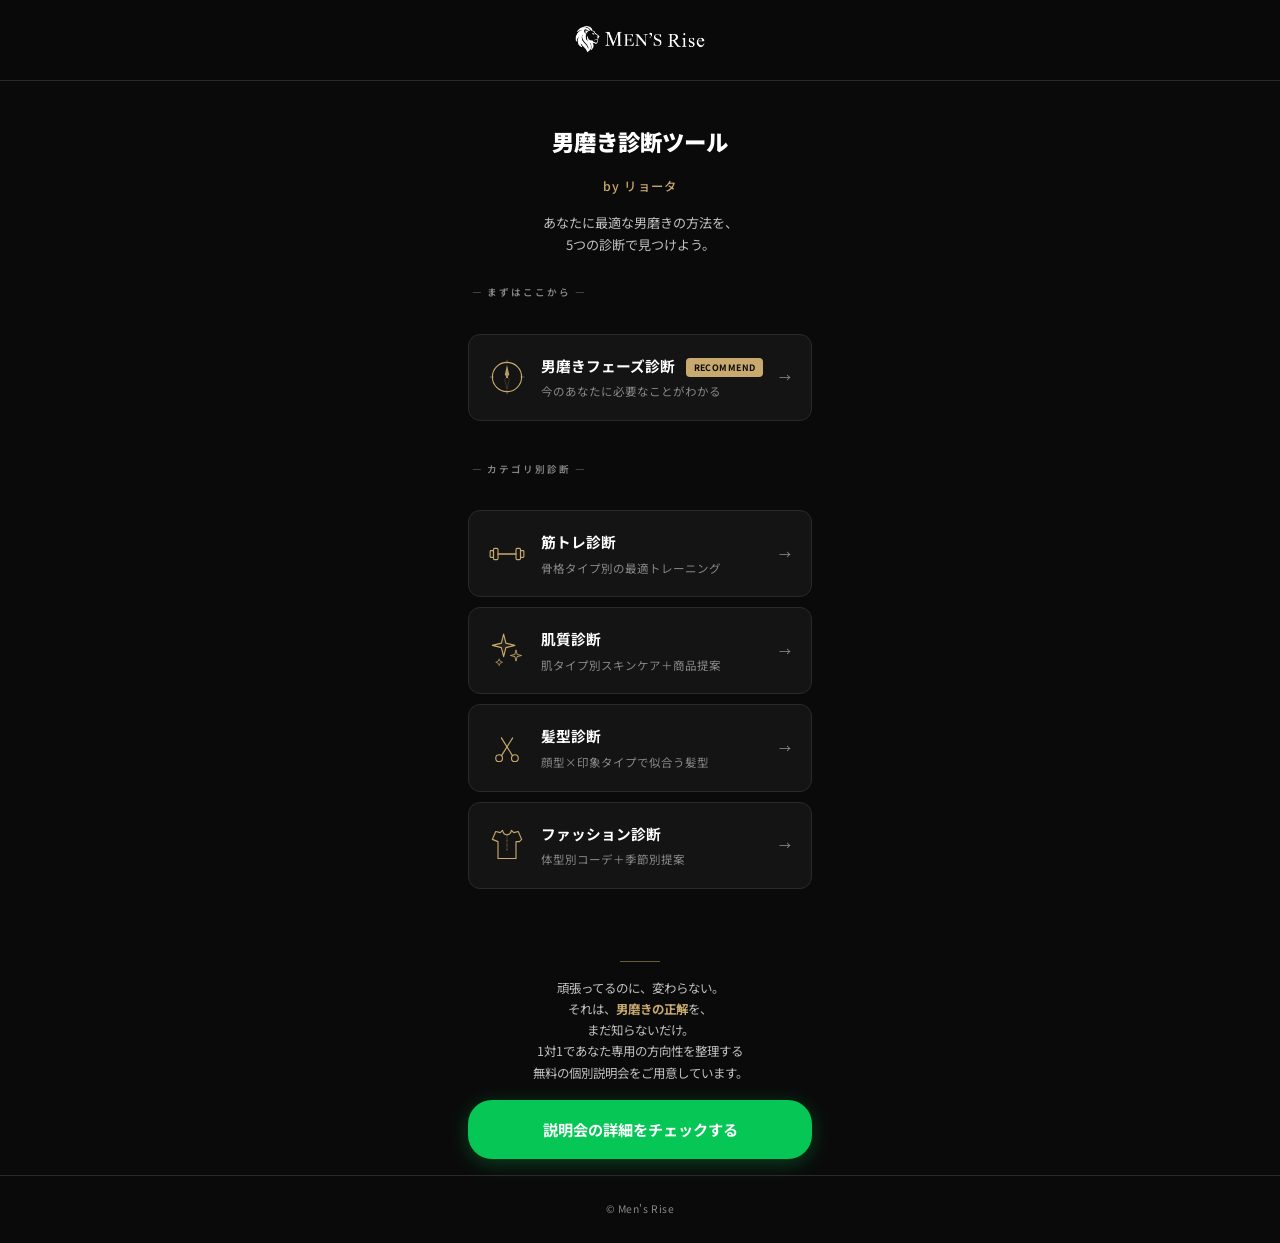
==== index.html @ 48583dc7 "Fix: 診断全体の見出し・ラベルからセリフ体フォントを完全排除（ロゴのみ残す） - .result-card-title, .result-label, .coord-visual-title, ." ====
<!DOCTYPE html>
<html lang="ja">
<head>
  <meta charset="UTF-8">
  <meta name="viewport" content="width=device-width, initial-scale=1.0">
  <title>Men's Rise｜男磨き診断ツール</title>
  <link rel="stylesheet" href="css/style.css">
  <style>
    .top-badge {
      display: inline-block;
      padding: 4px 16px;
      background: transparent;
      border: 1px solid var(--gold);
      color: var(--gold);
      border-radius: 20px;
      font-size: 0.62rem;
      font-weight: 700;
      letter-spacing: 0.15em;
      margin-bottom: 16px;
    }
    .top-stats {
      display: flex;
      justify-content: center;
      gap: 32px;
      margin-top: 24px;
      margin-bottom: 8px;
    }
    .top-stat {
      text-align: center;
    }
    .top-stat-num {
      font-size: 1.3rem;
      font-weight: 900;
      color: var(--white);
    }
    .top-stat-label {
      font-size: 0.6rem;
      color: var(--text-muted);
      margin-top: 2px;
      letter-spacing: 0.05em;
    }
    .section-label {
      font-size: 0.6rem;
      font-weight: 600;
      letter-spacing: 0.2em;
      color: var(--text-muted);
      margin-bottom: 12px;
      padding-left: 4px;
      text-transform: uppercase;
    }
    .top-footer-cta {
      text-align: center;
      padding: 32px 0 16px;
    }
    .top-footer-cta p {
      font-size: 0.78rem;
      color: var(--text-secondary);
      margin-bottom: 16px;
      line-height: 1.7;
    }
    .top-footer-cta p strong {
      color: var(--gold);
    }
    .recommend-badge {
      display: inline-block;
      padding: 2px 8px;
      background: var(--gold);
      color: var(--bg);
      border-radius: 4px;
      font-size: 0.55rem;
      font-weight: 700;
      margin-left: 8px;
      vertical-align: middle;
      letter-spacing: 0.05em;
    }
    .top-line {
      width: 40px;
      height: 1px;
      background: var(--gold);
      margin: 0 auto 16px;
      opacity: 0.5;
    }
  </style>
</head>
<body>
  <script src="js/icons.js"></script>
  <div class="page-wrapper">
    <header class="header">
      <div class="container header-inner">
        <img src="images/logo-white.png" alt="Men's Rise" class="header-logo-img" onerror="this.parentElement.innerHTML='<span class=header-logo>Men\\'s Rise</span>'">
      </div>
    </header>

    <main class="container">
      <div class="top-hero">
        <h1 class="top-title">男磨き診断ツール<br><span style="font-weight:500; font-size:0.55em; letter-spacing:0.1em; color:var(--gold);">by リョータ</span></h1>
        <p class="top-copy">
          あなたに最適な男磨きの方法を、<br>
          5つの診断で見つけよう。
        </p>
      </div>

      <div class="section-label">— まずはここから —</div>

      <div class="diagnosis-grid">
        <a href="shindan5-phase.html" class="diagnosis-card">
          <span class="diagnosis-card-icon icon-svg icon-md" id="icon-phase"></span>
          <div class="diagnosis-card-content">
            <div class="diagnosis-card-title">
              男磨きフェーズ診断
              <span class="recommend-badge">RECOMMEND</span>
            </div>
            <div class="diagnosis-card-desc">今のあなたに必要なことがわかる</div>
          </div>
          <span class="diagnosis-card-arrow">→</span>
        </a>
      </div>

      <div class="section-label">— カテゴリ別診断 —</div>

      <div class="diagnosis-grid">
        <a href="shindan1-kintore.html" class="diagnosis-card">
          <span class="diagnosis-card-icon icon-svg icon-md" id="icon-kintore"></span>
          <div class="diagnosis-card-content">
            <div class="diagnosis-card-title">筋トレ診断</div>
            <div class="diagnosis-card-desc">骨格タイプ別の最適トレーニング</div>
          </div>
          <span class="diagnosis-card-arrow">→</span>
        </a>

        <a href="shindan2-hada.html" class="diagnosis-card">
          <span class="diagnosis-card-icon icon-svg icon-md" id="icon-hada"></span>
          <div class="diagnosis-card-content">
            <div class="diagnosis-card-title">肌質診断</div>
            <div class="diagnosis-card-desc">肌タイプ別スキンケア＋商品提案</div>
          </div>
          <span class="diagnosis-card-arrow">→</span>
        </a>

        <a href="shindan3-kamigata.html" class="diagnosis-card">
          <span class="diagnosis-card-icon icon-svg icon-md" id="icon-kamigata"></span>
          <div class="diagnosis-card-content">
            <div class="diagnosis-card-title">髪型診断</div>
            <div class="diagnosis-card-desc">顔型×印象タイプで似合う髪型</div>
          </div>
          <span class="diagnosis-card-arrow">→</span>
        </a>

        <a href="shindan4-fashion.html" class="diagnosis-card">
          <span class="diagnosis-card-icon icon-svg icon-md" id="icon-fashion"></span>
          <div class="diagnosis-card-content">
            <div class="diagnosis-card-title">ファッション診断</div>
            <div class="diagnosis-card-desc">体型別コーデ＋季節別提案</div>
          </div>
          <span class="diagnosis-card-arrow">→</span>
        </a>
      </div>

      <div class="top-footer-cta">
        <div class="top-line"></div>
        <p>
          頑張ってるのに、変わらない。<br>
          それは、<strong>男磨きの正解</strong>を、<br>
          まだ知らないだけ。<br>
          1対1であなた専用の方向性を整理する<br>
          無料の個別説明会をご用意しています。
        </p>
        <a href="https://info.opt--in.com/page/Qy4wMDG59FK5?ftid=1f1G9vBLtuxj" class="cta-btn" target="_blank" rel="noopener">
          説明会の詳細をチェックする
        </a>
      </div>
    </main>

    <footer class="footer">© Men's Rise</footer>
  </div>
  <script>
    document.getElementById('icon-phase').innerHTML = MR_ICONS.phase;
    document.getElementById('icon-kintore').innerHTML = MR_ICONS.kintore;
    document.getElementById('icon-hada').innerHTML = MR_ICONS.hada;
    document.getElementById('icon-kamigata').innerHTML = MR_ICONS.kamigata;
    document.getElementById('icon-fashion').innerHTML = MR_ICONS.fashion;
  </script>
</body>
</html>
---- css/style.css ----
/* ========================================
   Men's Rise 診断ツール - 共通スタイル
   ブランドコピー：「強く、華やかに。」
   トンマナ：ダーク×スタイリッシュ×洗練
   ======================================== */

@import url('https://fonts.googleapis.com/css2?family=Noto+Sans+JP:wght@300;400;500;600;700;900&family=Cormorant+Garamond:wght@400;500;600;700&display=swap');

:root {
  --white: #ffffff;
  --bg: #0a0a0a;
  --bg-card: #141414;
  --bg-card-hover: #1a1a1a;
  --bg-elevated: #1e1e1e;
  --text: #f5f5f5;
  --text-secondary: #c0c0c0;
  --text-muted: #888888;
  --gold: #c8a96e;
  --gold-light: #dfc28f;
  --gold-dark: #a88c4f;
  --border: #2a2a2a;
  --border-light: #333333;
  --line-green: #06C755;
  --line-green-hover: #05b34c;
  --success: #06C755;
  --shadow-sm: 0 1px 3px rgba(0,0,0,0.3);
  --shadow-md: 0 4px 16px rgba(0,0,0,0.4);
  --shadow-lg: 0 8px 32px rgba(0,0,0,0.5);
  --shadow-gold: 0 4px 20px rgba(200,169,110,0.15);
  --radius-sm: 8px;
  --radius-md: 12px;
  --radius-lg: 16px;
  --radius-xl: 24px;
  --transition: all 0.3s cubic-bezier(0.4, 0, 0.2, 1);
  --font-serif: 'Cormorant Garamond', 'Georgia', serif;
  --font-sans: 'Noto Sans JP', -apple-system, BlinkMacSystemFont, 'Segoe UI', sans-serif;
}

* {
  margin: 0;
  padding: 0;
  box-sizing: border-box;
}

html {
  font-size: 16px;
  -webkit-text-size-adjust: 100%;
}

body {
  font-family: var(--font-sans);
  background: var(--bg);
  color: var(--text);
  line-height: 1.8;
  min-height: 100dvh;
  -webkit-font-smoothing: antialiased;
  /* 日本語の改行を自然に：単語（フレーズ）の途中で切らない */
  word-break: auto-phrase;
  overflow-wrap: break-word;
  line-break: strict;
}

/* auto-phrase 非対応ブラウザ用のフォールバック */
@supports not (word-break: auto-phrase) {
  body { word-break: normal; }
  .question-text,
  .result-card-body,
  .cta-education-body,
  .start-title,
  .start-desc,
  .top-copy,
  .result-type,
  p, li {
    word-break: normal;
    overflow-wrap: break-word;
    line-break: strict;
  }
}

/* ======== レイアウト ======== */
.container {
  max-width: 480px;
  margin: 0 auto;
  padding: 0 20px;
}

.page-wrapper {
  min-height: 100dvh;
  display: flex;
  flex-direction: column;
}

/* ======== ヘッダー ======== */
.header {
  background: rgba(10,10,10,0.95);
  backdrop-filter: blur(12px);
  -webkit-backdrop-filter: blur(12px);
  border-bottom: 1px solid var(--border);
  padding: 12px 0;
  position: sticky;
  top: 0;
  z-index: 100;
}

.header-inner {
  display: flex;
  align-items: center;
  justify-content: center;
  gap: 10px;
}

.header-logo-img {
  height: 140px;
  width: auto;
  object-fit: contain;
  margin: -42px 0;
}

.header-logo {
  font-family: var(--font-serif);
  font-size: 0.95rem;
  font-weight: 600;
  letter-spacing: 0.08em;
  color: var(--white);
}

.header-sub {
  font-size: 0.6rem;
  color: var(--gold);
  letter-spacing: 0.15em;
  font-weight: 500;
}

.header-divider {
  width: 1px;
  height: 14px;
  background: var(--border-light);
}

/* ======== プログレスバー ======== */
.progress-wrapper {
  background: rgba(10,10,10,0.95);
  backdrop-filter: blur(12px);
  padding: 10px 0 14px;
  border-bottom: 1px solid var(--border);
}

.progress-info {
  display: flex;
  justify-content: space-between;
  align-items: center;
  margin-bottom: 8px;
}

.progress-label {
  font-size: 0.7rem;
  font-weight: 500;
  color: var(--text-muted);
  letter-spacing: 0.05em;
}

.progress-count {
  font-size: 0.72rem;
  font-weight: 700;
  color: var(--gold);
  letter-spacing: 0.04em;
}

.progress-bar {
  width: 100%;
  height: 3px;
  background: var(--border);
  border-radius: 2px;
  overflow: hidden;
}

.progress-fill {
  height: 100%;
  background: linear-gradient(90deg, var(--gold-dark), var(--gold-light));
  border-radius: 2px;
  transition: width 0.5s cubic-bezier(0.4, 0, 0.2, 1);
  width: 0%;
}

/* ======== クイズ画面 ======== */
.quiz-section {
  flex: 1;
  display: flex;
  flex-direction: column;
  padding: 36px 0 48px;
}

.question-card {
  opacity: 0;
  transform: translateY(20px);
  animation: fadeInUp 0.5s ease forwards;
}

@keyframes fadeInUp {
  to { opacity: 1; transform: translateY(0); }
}

@keyframes fadeOutUp {
  from { opacity: 1; transform: translateY(0); }
  to { opacity: 0; transform: translateY(-20px); }
}

@keyframes fadeOutDown {
  from { opacity: 1; transform: translateY(0); }
  to { opacity: 0; transform: translateY(20px); }
}

/* ======== 戻るボタン ======== */
.back-btn {
  display: inline-flex;
  align-items: center;
  gap: 4px;
  background: none;
  border: none;
  color: var(--text-muted);
  font-family: inherit;
  font-size: 0.72rem;
  font-weight: 500;
  cursor: pointer;
  padding: 4px 0;
  transition: var(--transition);
  -webkit-tap-highlight-color: transparent;
}

.back-btn:hover {
  color: var(--gold);
}

.back-btn svg {
  flex-shrink: 0;
}

.question-number {
  display: inline-flex;
  align-items: center;
  justify-content: center;
  width: 28px;
  height: 28px;
  background: transparent;
  border: 1.5px solid var(--gold);
  color: var(--gold);
  border-radius: 50%;
  font-size: 0.75rem;
  font-weight: 700;
  margin-bottom: 16px;
}

.question-text {
  font-size: 1.15rem;
  font-weight: 700;
  line-height: 1.6;
  margin-bottom: 8px;
  color: var(--white);
}

.question-hint {
  font-size: 0.78rem;
  color: var(--text-muted);
  margin-bottom: 28px;
  line-height: 1.6;
}

.question-illustration {
  background: var(--bg-card);
  border: 1px solid var(--border);
  border-radius: var(--radius-md);
  padding: 20px 16px;
  margin-bottom: 24px;
  color: var(--gold);
}

.question-illustration svg {
  width: 100%;
  height: auto;
  max-width: 420px;
  display: block;
  margin: 0 auto;
}

/* ======== 選択肢ボタン ======== */
.options-list {
  display: flex;
  flex-direction: column;
  gap: 10px;
}

.option-btn {
  display: flex;
  align-items: center;
  gap: 14px;
  width: 100%;
  padding: 16px 18px;
  background: var(--bg-card);
  border: 1px solid var(--border);
  border-radius: var(--radius-md);
  cursor: pointer;
  transition: var(--transition);
  text-align: left;
  font-family: inherit;
  font-size: 0.88rem;
  font-weight: 500;
  color: var(--text);
  line-height: 1.5;
  -webkit-tap-highlight-color: transparent;
}

/* ホバー効果は最小限に（選択済みに見えないよう控えめに） */
@media (hover: hover) and (pointer: fine) {
  .option-btn:hover {
    background: var(--bg-card-hover);
  }
}

.option-btn:focus,
.option-btn:focus-visible { outline: none; }

.option-btn:active {
  transform: scale(0.98);
}

.option-btn.selected {
  border-color: var(--gold);
  background: var(--gold);
  color: var(--bg);
}

.option-icon {
  display: flex;
  align-items: center;
  justify-content: center;
  width: 24px;
  height: 24px;
  border-radius: 50%;
  border: 1.5px solid var(--border-light);
  flex-shrink: 0;
  transition: var(--transition);
  font-size: 0.7rem;
  font-weight: 700;
  color: var(--text-muted);
}

.option-btn.selected .option-icon {
  border-color: var(--bg);
  background: var(--bg);
  color: var(--gold);
}

/* ホバー時のアイコン色変更は無効化（選択と区別） */

.option-btn.multi .option-icon {
  border-radius: 4px;
}

/* ======== アイコン付き選択肢 ======== */
.icon-choice-list .option-btn {
  padding: 14px 16px;
  min-height: 76px;
}

.option-choice-icon {
  width: 48px;
  height: 48px;
  display: flex;
  align-items: center;
  justify-content: center;
  color: var(--gold);
  flex-shrink: 0;
}

.option-choice-icon svg {
  width: 100%;
  height: 100%;
}

.option-choice-label {
  display: flex;
  flex-direction: column;
  gap: 2px;
  flex: 1;
}

.option-choice-title {
  font-size: 0.92rem;
  font-weight: 700;
  color: var(--white);
}

.option-choice-desc {
  font-size: 0.7rem;
  color: var(--text-muted);
  line-height: 1.5;
}

.option-btn.selected .option-choice-icon { color: var(--bg); }
.option-btn.selected .option-choice-title { color: var(--bg); }
.option-btn.selected .option-choice-desc { color: rgba(10,10,10,0.7); }

/* ======== 画像付き選択肢 ======== */
.image-choice-grid {
  display: grid;
  grid-template-columns: 1fr 1fr;
  gap: 12px;
}

.image-choice-btn {
  background: var(--bg-card);
  border: 1px solid var(--border);
  border-radius: var(--radius-md);
  padding: 0;
  cursor: pointer;
  transition: var(--transition);
  font-family: inherit;
  overflow: hidden;
  text-align: center;
  display: flex;
  flex-direction: column;
  -webkit-tap-highlight-color: transparent;
}

.image-choice-btn:active { transform: scale(0.98); }

@media (hover: hover) {
  .image-choice-btn:hover {
    border-color: var(--gold);
    box-shadow: var(--shadow-gold);
  }
}

.image-choice-btn.selected {
  border-color: var(--gold);
  border-width: 2px;
  box-shadow: var(--shadow-gold);
}

.image-choice-img {
  width: 100%;
  aspect-ratio: 3/4;
  background-size: cover;
  background-position: center top;
  background-color: var(--bg-elevated);
}

.image-choice-label {
  padding: 10px 8px 4px;
  font-size: 0.85rem;
  font-weight: 700;
  color: var(--white);
}

.image-choice-desc {
  padding: 0 8px 12px;
  font-size: 0.68rem;
  color: var(--text-muted);
  line-height: 1.5;
}

/* ======== サブ質問 ======== */
.sub-questions {
  display: flex;
  flex-direction: column;
  gap: 14px;
}

.sub-question {
  background: var(--bg-card);
  border: 1px solid var(--border);
  border-radius: var(--radius-md);
  padding: 16px;
}

.sub-question-label {
  font-size: 0.78rem;
  font-weight: 600;
  color: var(--text-secondary);
  margin-bottom: 10px;
}

.sub-options {
  display: flex;
  gap: 8px;
}

.sub-option-btn {
  flex: 1;
  padding: 10px 8px;
  background: var(--bg-elevated);
  border: 1.5px solid var(--border);
  border-radius: var(--radius-sm);
  cursor: pointer;
  font-family: inherit;
  font-size: 0.78rem;
  font-weight: 500;
  color: var(--text);
  text-align: center;
  transition: var(--transition);
  -webkit-tap-highlight-color: transparent;
}

@media (hover: hover) and (pointer: fine) {
  .sub-option-btn:hover {
    background: var(--bg-card);
  }
}
.sub-option-btn:focus,
.sub-option-btn:focus-visible { outline: none; }

.sub-option-btn.selected {
  border-color: var(--gold);
  background: var(--gold);
  color: var(--bg);
}

/* ======== 結果画面 ======== */
.result-section {
  padding: 36px 0 60px;
  animation: fadeInUp 0.6s ease forwards;
}

.result-header {
  text-align: center;
  margin-bottom: 36px;
  padding-bottom: 24px;
  border-bottom: 1px solid var(--border);
}

.result-label {
  font-size: 0.68rem;
  font-weight: 700;
  letter-spacing: 0.25em;
  color: var(--gold);
  margin-bottom: 10px;
  text-transform: uppercase;
}

.result-type {
  font-size: 1.5rem;
  font-weight: 900;
  color: var(--white);
  margin-bottom: 6px;
  line-height: 1.4;
}

.result-subtitle {
  font-size: 0.82rem;
  color: var(--text-secondary);
}

/* 結果カード */
.result-card {
  background: var(--bg-card);
  border: 1px solid var(--border);
  border-radius: var(--radius-lg);
  padding: 24px 20px;
  margin-bottom: 14px;
}

.result-card-title {
  font-size: 0.72rem;
  font-weight: 700;
  letter-spacing: 0.08em;
  color: var(--gold);
  margin-bottom: 12px;
  padding-bottom: 8px;
  border-bottom: 1px solid var(--border);
}

.result-card-body {
  font-size: 0.88rem;
  line-height: 1.85;
  color: #ececec;
  font-family: var(--font-sans);
}

.result-card-body *,
.result-card-body p,
.result-card-body span,
.result-card-body div,
.result-card-body li,
.result-card-body strong {
  font-family: var(--font-sans) !important;
}

.result-card-body p,
.result-card-body li {
  color: #ececec;
}

.result-card-body strong {
  font-weight: 700;
  color: #ffffff;
}

.result-highlight,
.result-highlight p,
.result-highlight span,
.result-highlight strong,
.result-highlight div {
  color: #ffffff !important;
}

.result-highlight {
  background: var(--bg-elevated);
  border-left: 3px solid var(--gold);
  padding: 14px 16px;
  margin: 12px 0;
  border-radius: 0 var(--radius-sm) var(--radius-sm) 0;
  font-weight: 500;
  font-size: 0.88rem;
  line-height: 1.8;
}

.result-image {
  width: 100%;
  border-radius: var(--radius-md);
  margin: 12px 0;
}

/* ======== コーデビジュアルカード ======== */
.coord-visual {
  background: var(--bg-card);
  border: 1px solid var(--border);
  border-radius: var(--radius-lg);
  padding: 20px;
  margin: 14px 0;
}

.coord-visual-header {
  display: flex;
  align-items: center;
  justify-content: space-between;
  margin-bottom: 16px;
}

.coord-visual-title {
  font-size: 0.74rem;
  font-weight: 700;
  letter-spacing: 0.08em;
  color: var(--gold);
}

.coord-visual-label {
  font-size: 0.6rem;
  color: var(--text-muted);
}

.coord-stack {
  display: flex;
  flex-direction: column;
  gap: 0;
  position: relative;
}

.coord-layer {
  display: flex;
  align-items: center;
  gap: 12px;
  padding: 10px 14px;
  border: 1px solid var(--border);
  margin-bottom: -1px;
  position: relative;
  background: var(--bg-elevated);
  transition: var(--transition);
}

.coord-layer:first-child {
  border-radius: var(--radius-sm) var(--radius-sm) 0 0;
}

.coord-layer:last-child {
  border-radius: 0 0 var(--radius-sm) var(--radius-sm);
  margin-bottom: 0;
}

.coord-layer:only-child {
  border-radius: var(--radius-sm);
}

.coord-layer-tag {
  font-size: 0.55rem;
  font-weight: 700;
  color: var(--text-muted);
  min-width: 48px;
  letter-spacing: 0.05em;
  text-transform: uppercase;
}

.coord-layer-name {
  flex: 1;
  font-size: 0.8rem;
  font-weight: 500;
  color: var(--text);
}

.coord-layer-swatch {
  width: 20px;
  height: 20px;
  border-radius: 4px;
  border: 1px solid var(--border-light);
  flex-shrink: 0;
}

.coord-layer-color-name {
  font-size: 0.65rem;
  color: var(--text-muted);
  min-width: 50px;
  text-align: right;
}

.coord-visual-note {
  margin-top: 12px;
  font-size: 0.68rem;
  color: var(--text-muted);
  text-align: center;
  line-height: 1.5;
}

.coord-visual-silhouette {
  display: flex;
  justify-content: center;
  margin: 16px 0 8px;
  font-size: 0.7rem;
  color: var(--gold);
  letter-spacing: 0.08em;
  font-weight: 700;
}

/* ======== ゲーティング（ブラー） ======== */
.gated-section {
  position: relative;
  margin: 24px 0;
}

.gated-content {
  filter: blur(8px);
  -webkit-filter: blur(8px);
  pointer-events: none;
  user-select: none;
  -webkit-user-select: none;
}

.gated-overlay {
  position: absolute;
  top: 0;
  left: 0;
  right: 0;
  bottom: 0;
  display: flex;
  flex-direction: column;
  align-items: center;
  justify-content: center;
  background: rgba(10,10,10,0.6);
  backdrop-filter: blur(4px);
  border-radius: var(--radius-lg);
  padding: 32px 24px;
  text-align: center;
  z-index: 10;
}

.gated-icon {
  font-size: 1.8rem;
  margin-bottom: 12px;
}

.gated-title {
  font-size: 1rem;
  font-weight: 700;
  margin-bottom: 6px;
  color: var(--white);
}

.gated-desc {
  font-size: 0.78rem;
  color: var(--text-secondary);
  margin-bottom: 20px;
  line-height: 1.6;
}

/* ======== CTA教育メッセージ ======== */
.cta-education {
  background: var(--bg-card);
  border: 1px solid var(--border);
  border-radius: var(--radius-lg);
  padding: 28px 22px;
  margin-bottom: 20px;
  text-align: center;
}

.cta-education-title {
  font-size: 1.05rem;
  font-weight: 700;
  color: var(--white);
  margin-bottom: 16px;
  line-height: 1.5;
}

.cta-education-body {
  font-size: 0.85rem;
  line-height: 1.9;
  color: var(--text-secondary);
}

.cta-education-body strong {
  color: var(--gold);
  font-weight: 700;
}

/* ======== CTAボタン ======== */
.cta-section {
  margin: 36px 0;
  text-align: center;
}

.cta-btn {
  display: inline-flex;
  align-items: center;
  justify-content: center;
  gap: 8px;
  width: 100%;
  padding: 16px 24px;
  background: var(--line-green);
  color: var(--white);
  border: none;
  border-radius: var(--radius-xl);
  font-family: inherit;
  font-size: 0.95rem;
  font-weight: 700;
  cursor: pointer;
  transition: var(--transition);
  text-decoration: none;
  box-shadow: 0 4px 20px rgba(6, 199, 85, 0.3);
  -webkit-tap-highlight-color: transparent;
}

.cta-btn:hover {
  background: var(--line-green-hover);
  transform: translateY(-1px);
  box-shadow: 0 6px 24px rgba(6, 199, 85, 0.4);
}

.cta-btn:active {
  transform: translateY(0);
}

.cta-btn-secondary {
  display: inline-flex;
  align-items: center;
  justify-content: center;
  gap: 8px;
  width: 100%;
  padding: 14px 24px;
  background: transparent;
  color: var(--text-secondary);
  border: 1px solid var(--border);
  border-radius: var(--radius-xl);
  font-family: inherit;
  font-size: 0.85rem;
  font-weight: 600;
  cursor: pointer;
  transition: var(--transition);
  text-decoration: none;
  margin-top: 10px;
}

.cta-btn-secondary:hover {
  border-color: var(--gold);
  color: var(--gold);
  background: rgba(200,169,110,0.05);
}

/* ======== スタート画面 ======== */
.start-section {
  flex: 1;
  display: flex;
  flex-direction: column;
  align-items: center;
  justify-content: center;
  text-align: center;
  padding: 48px 0 60px;
}

.start-icon {
  font-size: 2.5rem;
  margin-bottom: 24px;
  opacity: 0.9;
}

.start-title {
  font-size: 1.4rem;
  font-weight: 900;
  line-height: 1.5;
  margin-bottom: 14px;
  color: var(--white);
}

.start-desc {
  font-size: 0.82rem;
  color: var(--text-secondary);
  margin-bottom: 8px;
  line-height: 1.7;
}

.start-meta {
  font-size: 0.7rem;
  color: var(--text-muted);
  margin-bottom: 36px;
  letter-spacing: 0.05em;
}

.start-btn {
  display: inline-flex;
  align-items: center;
  justify-content: center;
  gap: 8px;
  padding: 16px 52px;
  background: var(--gold);
  color: var(--bg);
  border: none;
  border-radius: var(--radius-xl);
  font-family: inherit;
  font-size: 0.95rem;
  font-weight: 700;
  cursor: pointer;
  transition: var(--transition);
  -webkit-tap-highlight-color: transparent;
  box-shadow: var(--shadow-gold);
}

.start-btn:hover {
  background: var(--gold-light);
  transform: translateY(-1px);
  box-shadow: 0 6px 24px rgba(200,169,110,0.3);
}

.start-btn:active {
  transform: translateY(0);
}

/* ======== トップページ ======== */
.top-hero {
  text-align: center;
  padding: 40px 0 28px;
}

.top-logo-img {
  height: 36px;
  width: auto;
  margin-bottom: 20px;
}

.top-brand {
  font-size: 0.6rem;
  font-weight: 700;
  letter-spacing: 0.25em;
  color: var(--gold);
  margin-bottom: 6px;
  text-transform: uppercase;
}

.top-title {
  font-size: 1.4rem;
  font-weight: 900;
  margin-bottom: 10px;
  color: var(--white);
}

.top-copy {
  font-size: 0.82rem;
  color: var(--text-secondary);
  line-height: 1.7;
}

.diagnosis-grid {
  display: flex;
  flex-direction: column;
  gap: 10px;
  padding: 20px 0 40px;
}

.diagnosis-card {
  display: flex;
  align-items: center;
  gap: 16px;
  padding: 18px 20px;
  background: var(--bg-card);
  border: 1px solid var(--border);
  border-radius: var(--radius-md);
  text-decoration: none;
  color: var(--text);
  transition: var(--transition);
}

.diagnosis-card:hover {
  border-color: var(--gold);
  box-shadow: var(--shadow-gold);
  transform: translateY(-2px);
}

.diagnosis-card-icon {
  font-size: 1.5rem;
  flex-shrink: 0;
}

.diagnosis-card-content {
  flex: 1;
}

.diagnosis-card-title {
  font-size: 0.92rem;
  font-weight: 700;
  margin-bottom: 2px;
  color: var(--white);
}

.diagnosis-card-desc {
  font-size: 0.72rem;
  color: var(--text-muted);
}

.diagnosis-card-arrow {
  color: var(--text-muted);
  font-size: 0.75rem;
  flex-shrink: 0;
  transition: var(--transition);
}

.diagnosis-card:hover .diagnosis-card-arrow {
  color: var(--gold);
}

/* ======== メニュー表 ======== */
.menu-table {
  width: 100%;
  border-collapse: collapse;
  font-size: 0.78rem;
  margin: 12px 0;
}

.menu-table th {
  background: var(--bg-elevated);
  color: var(--gold);
  padding: 8px 12px;
  text-align: left;
  font-weight: 600;
  font-size: 0.7rem;
  letter-spacing: 0.05em;
  border-bottom: 1px solid var(--gold-dark);
}

.menu-table td {
  padding: 8px 12px;
  border-bottom: 1px solid var(--border);
  vertical-align: top;
  color: var(--text);
}

.menu-table tr:nth-child(even) td {
  background: rgba(255,255,255,0.02);
}

/* ======== コーデカード ======== */
.coord-card {
  background: var(--bg-card);
  border: 1px solid var(--border);
  border-radius: var(--radius-md);
  padding: 16px;
  margin: 8px 0;
}

.coord-season {
  display: inline-block;
  padding: 3px 12px;
  border-radius: 20px;
  font-size: 0.65rem;
  font-weight: 700;
  margin-bottom: 12px;
  letter-spacing: 0.05em;
}

.coord-season.spring { background: rgba(200,100,100,0.15); color: #e08080; border: 1px solid rgba(200,100,100,0.3); }
.coord-season.summer { background: rgba(80,140,200,0.15); color: #70b0e0; border: 1px solid rgba(80,140,200,0.3); }
.coord-season.autumn { background: rgba(200,150,80,0.15); color: #d0a050; border: 1px solid rgba(200,150,80,0.3); }
.coord-season.winter { background: rgba(120,120,180,0.15); color: #9090c0; border: 1px solid rgba(120,120,180,0.3); }

.coord-item {
  display: flex;
  justify-content: space-between;
  align-items: center;
  padding: 7px 0;
  font-size: 0.78rem;
  border-bottom: 1px solid var(--border);
}

.coord-item:last-child {
  border-bottom: none;
}

.coord-item-category {
  font-weight: 600;
  color: var(--text-muted);
  font-size: 0.68rem;
  min-width: 56px;
  letter-spacing: 0.03em;
}

.coord-item-name {
  flex: 1;
  padding: 0 8px;
  color: var(--text);
}

.coord-item-color {
  display: flex;
  align-items: center;
  gap: 5px;
  font-size: 0.72rem;
  color: var(--text-muted);
}

.color-dot {
  display: inline-block;
  width: 12px;
  height: 12px;
  border-radius: 50%;
  border: 1px solid var(--border-light);
}

/* ======== フッター ======== */
.footer {
  text-align: center;
  padding: 24px 0;
  font-size: 0.65rem;
  color: var(--text-muted);
  border-top: 1px solid var(--border);
  margin-top: auto;
  letter-spacing: 0.05em;
}

/* ======== アニメーション ======== */
.fade-in {
  animation: fadeInUp 0.5s ease forwards;
}

.slide-out {
  animation: fadeOutUp 0.3s ease forwards;
}

/* ======== ユーティリティ ======== */
.text-center { text-align: center; }
.mt-8 { margin-top: 8px; }
.mt-16 { margin-top: 16px; }
.mt-24 { margin-top: 24px; }
.mt-32 { margin-top: 32px; }
.mb-8 { margin-bottom: 8px; }
.mb-16 { margin-bottom: 16px; }
.mb-24 { margin-bottom: 24px; }

.tag {
  display: inline-block;
  padding: 3px 10px;
  background: transparent;
  border: 1px solid var(--border);
  border-radius: 20px;
  font-size: 0.68rem;
  font-weight: 600;
  color: var(--text-secondary);
}

.divider {
  height: 1px;
  background: var(--border);
  margin: 24px 0;
}

/* ======== リスト ======== */
.check-list {
  list-style: none;
  padding: 0;
}

.check-list li {
  position: relative;
  padding-left: 24px;
  margin-bottom: 8px;
  font-size: 0.85rem;
  line-height: 1.6;
}

.check-list li::before {
  content: '✓';
  position: absolute;
  left: 0;
  font-weight: 700;
  color: var(--gold);
}

/* ======== SVGアイコン ======== */
.icon-svg {
  display: inline-flex;
  align-items: center;
  justify-content: center;
  color: var(--gold);
}

.icon-svg svg {
  width: 100%;
  height: 100%;
}

.icon-svg.icon-lg {
  width: 56px;
  height: 56px;
}

.icon-svg.icon-md {
  width: 36px;
  height: 36px;
}

.icon-svg.icon-sm {
  width: 24px;
  height: 24px;
}

.start-icon-svg {
  width: 72px;
  height: 72px;
  color: var(--gold);
  margin-bottom: 28px;
  opacity: 0.85;
}

.start-icon-svg svg {
  width: 100%;
  height: 100%;
}

.diagnosis-card .icon-svg {
  flex-shrink: 0;
}

.gated-icon-svg {
  width: 40px;
  height: 40px;
  color: var(--gold);
  margin-bottom: 12px;
  opacity: 0.8;
}

.gated-icon-svg svg {
  width: 100%;
  height: 100%;
}

/* ======== レスポンシブ ======== */
@media (min-width: 640px) {
  .container {
    padding: 0 24px;
  }
  .question-text {
    font-size: 1.2rem;
  }
  .result-type {
    font-size: 1.7rem;
  }
  .start-title {
    font-size: 1.6rem;
  }
}
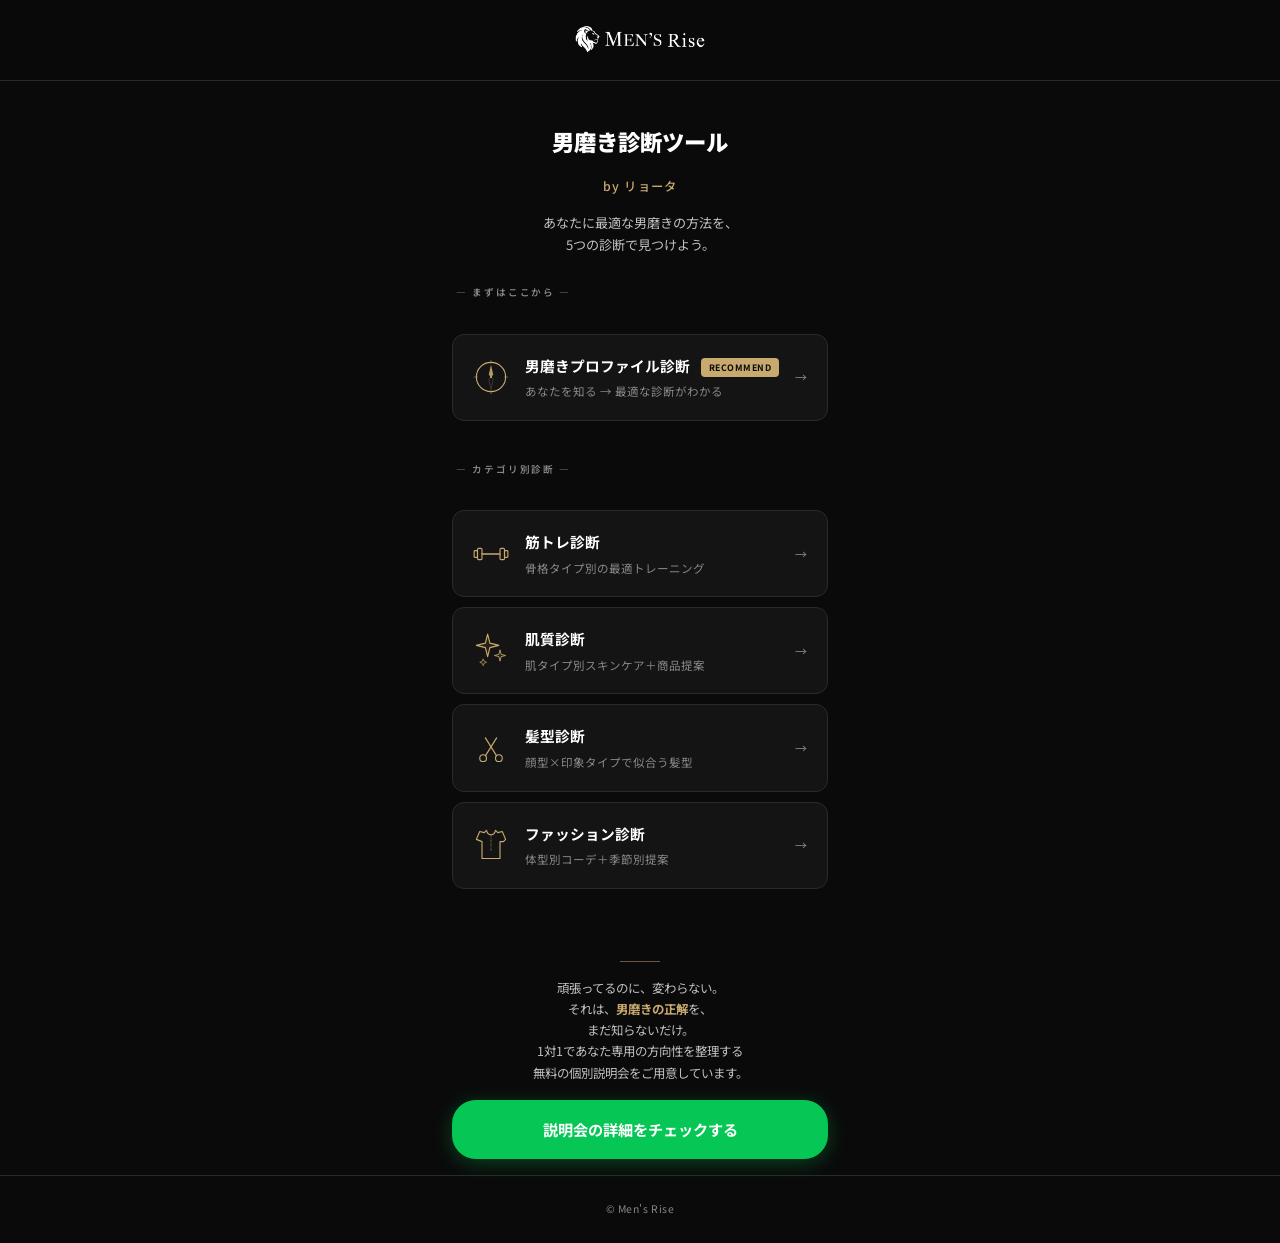
==== commit f6915ef6: "CTA改善＋フェーズ診断をプロファイル診断に再設計 【CTA改善】 - 結果画面の冒頭に「下にスクロールで個別アドバイス」ピーク表示 - CTAをゴールドグラデ枠＋グローのカード型に格上げ - ボタン" ====
--- a/index.html
+++ b/index.html
@@ -2,9 +2,12 @@
 <html lang="ja">
 <head>
   <meta charset="UTF-8">
+  <meta http-equiv="Cache-Control" content="no-cache, no-store, must-revalidate">
+  <meta http-equiv="Pragma" content="no-cache">
+  <meta http-equiv="Expires" content="0">
   <meta name="viewport" content="width=device-width, initial-scale=1.0">
   <title>Men's Rise｜男磨き診断ツール</title>
-  <link rel="stylesheet" href="css/style.css">
+  <link rel="stylesheet" href="css/style.css?v=202604230300">
   <style>
     .top-badge {
       display: inline-block;
@@ -83,7 +86,7 @@
   </style>
 </head>
 <body>
-  <script src="js/icons.js"></script>
+  <script src="js/icons.js?v=202604230300"></script>
   <div class="page-wrapper">
     <header class="header">
       <div class="container header-inner">
@@ -107,10 +110,10 @@
           <span class="diagnosis-card-icon icon-svg icon-md" id="icon-phase"></span>
           <div class="diagnosis-card-content">
             <div class="diagnosis-card-title">
-              男磨きフェーズ診断
+              男磨きプロファイル診断
               <span class="recommend-badge">RECOMMEND</span>
             </div>
-            <div class="diagnosis-card-desc">今のあなたに必要なことがわかる</div>
+            <div class="diagnosis-card-desc">あなたを知る → 最適な診断がわかる</div>
           </div>
           <span class="diagnosis-card-arrow">→</span>
         </a>
@@ -165,7 +168,7 @@
           1対1であなた専用の方向性を整理する<br>
           無料の個別説明会をご用意しています。
         </p>
-        <a href="https://info.opt--in.com/page/Qy4wMDG59FK5?ftid=1f1G9vBLtuxj" class="cta-btn" target="_blank" rel="noopener">
+        <a href="https://info.opt--in.com/page/Qy4wMDG59FK5?ftid=1f1G9vBLtuxj" class="cta-btn" id="ctaBtnTop" target="_blank" rel="noopener">
           説明会の詳細をチェックする
         </a>
       </div>
@@ -173,12 +176,27 @@
 
     <footer class="footer">© Men's Rise</footer>
   </div>
+  <script src="js/config.js?v=202604230300"></script>
+  <script src="js/database.js?v=202604230300"></script>
   <script>
     document.getElementById('icon-phase').innerHTML = MR_ICONS.phase;
     document.getElementById('icon-kintore').innerHTML = MR_ICONS.kintore;
     document.getElementById('icon-hada').innerHTML = MR_ICONS.hada;
     document.getElementById('icon-kamigata').innerHTML = MR_ICONS.kamigata;
     document.getElementById('icon-fashion').innerHTML = MR_ICONS.fashion;
+
+    // トップページのCTAクリック計測
+    var ctaTop = document.getElementById('ctaBtnTop');
+    if (ctaTop) {
+      ctaTop.addEventListener('click', function() {
+        MRDB.trackCtaClick({
+          source: 'top',
+          diagnosisId: '',
+          diagnosisName: '(トップページ)',
+          url: ctaTop.href
+        });
+      });
+    }
   </script>
 </body>
 </html>
--- a/css/style.css
+++ b/css/style.css
@@ -872,6 +872,167 @@
   background: rgba(200,169,110,0.05);
 }
 
+/* ======== 冒頭チラ見せCTA ======== */
+.result-peek-cta {
+  display: flex;
+  align-items: center;
+  gap: 12px;
+  padding: 14px 16px;
+  margin: 20px 0 28px;
+  background: linear-gradient(90deg, rgba(200,169,110,0.12), rgba(200,169,110,0.04));
+  border: 1px solid rgba(200,169,110,0.4);
+  border-radius: 12px;
+  text-decoration: none;
+  transition: var(--transition);
+}
+.result-peek-cta:active {
+  transform: scale(0.98);
+  background: rgba(200,169,110,0.18);
+}
+.result-peek-accent {
+  width: 3px;
+  height: 32px;
+  background: linear-gradient(180deg, var(--gold-light), var(--gold-dark));
+  border-radius: 2px;
+  flex-shrink: 0;
+}
+.result-peek-icon {
+  color: var(--gold);
+  flex-shrink: 0;
+  opacity: 0.9;
+}
+.result-peek-text { flex: 1; }
+.result-peek-title {
+  font-size: 0.85rem;
+  font-weight: 700;
+  color: var(--gold);
+  line-height: 1.4;
+}
+.result-peek-sub {
+  font-size: 0.7rem;
+  color: var(--text-muted);
+  margin-top: 2px;
+}
+.result-peek-arrow {
+  color: var(--gold);
+  flex-shrink: 0;
+  animation: peekBounce 1.6s ease-in-out infinite;
+}
+@keyframes peekBounce {
+  0%, 100% { transform: translateY(0); }
+  50%      { transform: translateY(4px); }
+}
+
+/* ======== CTAカード（結果画面メイン） ======== */
+.cta-card {
+  position: relative;
+  margin-bottom: 16px;
+  padding: 2px;
+  background: linear-gradient(135deg, var(--gold-light) 0%, var(--gold-dark) 50%, var(--gold-light) 100%);
+  border-radius: 20px;
+  overflow: hidden;
+}
+.cta-card-glow {
+  position: absolute;
+  inset: -40%;
+  background: radial-gradient(circle, rgba(200,169,110,0.35) 0%, transparent 60%);
+  animation: ctaGlow 4s ease-in-out infinite;
+  pointer-events: none;
+  z-index: 0;
+}
+@keyframes ctaGlow {
+  0%, 100% { opacity: 0.5; transform: scale(1); }
+  50%      { opacity: 0.9; transform: scale(1.1); }
+}
+.cta-card-inner {
+  position: relative;
+  z-index: 1;
+  padding: 28px 22px 24px;
+  background: var(--bg-card);
+  border-radius: 18px;
+  text-align: center;
+}
+.cta-card-eyebrow {
+  font-size: 0.72rem;
+  font-weight: 600;
+  letter-spacing: 0.1em;
+  color: var(--gold);
+  margin-bottom: 14px;
+  text-transform: uppercase;
+}
+.cta-card-title {
+  font-size: 1.05rem;
+  font-weight: 800;
+  line-height: 1.55;
+  color: var(--white);
+  margin-bottom: 14px;
+}
+.cta-card-accent {
+  color: var(--gold);
+  white-space: nowrap;
+}
+.cta-card-body {
+  font-size: 0.82rem;
+  color: var(--text-secondary);
+  line-height: 1.75;
+  margin-bottom: 22px;
+}
+.cta-btn-large {
+  width: 100%;
+  padding: 20px 24px;
+  font-size: 0.95rem;
+  font-weight: 800;
+  letter-spacing: 0.02em;
+  box-shadow: 0 6px 24px rgba(6,199,85,0.4);
+  animation: ctaPulse 2.2s ease-in-out infinite;
+}
+.cta-btn-arrow {
+  display: inline-block;
+  margin-right: 6px;
+  font-size: 0.75rem;
+  transform: translateY(-1px);
+}
+@keyframes ctaPulse {
+  0%, 100% { box-shadow: 0 6px 24px rgba(6,199,85,0.4); }
+  50%      { box-shadow: 0 8px 32px rgba(6,199,85,0.65); }
+}
+
+/* ======== スティッキー追従CTA ======== */
+.cta-sticky {
+  position: fixed;
+  left: 50%;
+  bottom: 16px;
+  transform: translate(-50%, 120%);
+  z-index: 999;
+  display: flex;
+  align-items: center;
+  gap: 10px;
+  width: calc(100% - 24px);
+  max-width: 440px;
+  padding: 14px 18px;
+  background: var(--line-green);
+  color: #fff;
+  font-size: 0.88rem;
+  font-weight: 800;
+  text-decoration: none;
+  border-radius: 14px;
+  box-shadow: 0 10px 30px rgba(0,0,0,0.4), 0 0 0 2px rgba(200,169,110,0.3);
+  transition: transform 0.4s cubic-bezier(0.34, 1.56, 0.64, 1);
+}
+.cta-sticky.is-visible { transform: translate(-50%, 0); }
+.cta-sticky.is-hidden  { transform: translate(-50%, 120%); }
+.cta-sticky:active     { transform: translate(-50%, 2px); }
+.cta-sticky-icon { flex-shrink: 0; opacity: 0.95; }
+.cta-sticky-text { flex: 1; }
+.cta-sticky-arrow {
+  flex-shrink: 0;
+  animation: stickyArrow 1.4s ease-in-out infinite;
+}
+@keyframes stickyArrow {
+  0%, 100% { transform: translateX(0); }
+  50%      { transform: translateX(4px); }
+}
+
 /* ======== スタート画面 ======== */
 .start-section {
   flex: 1;
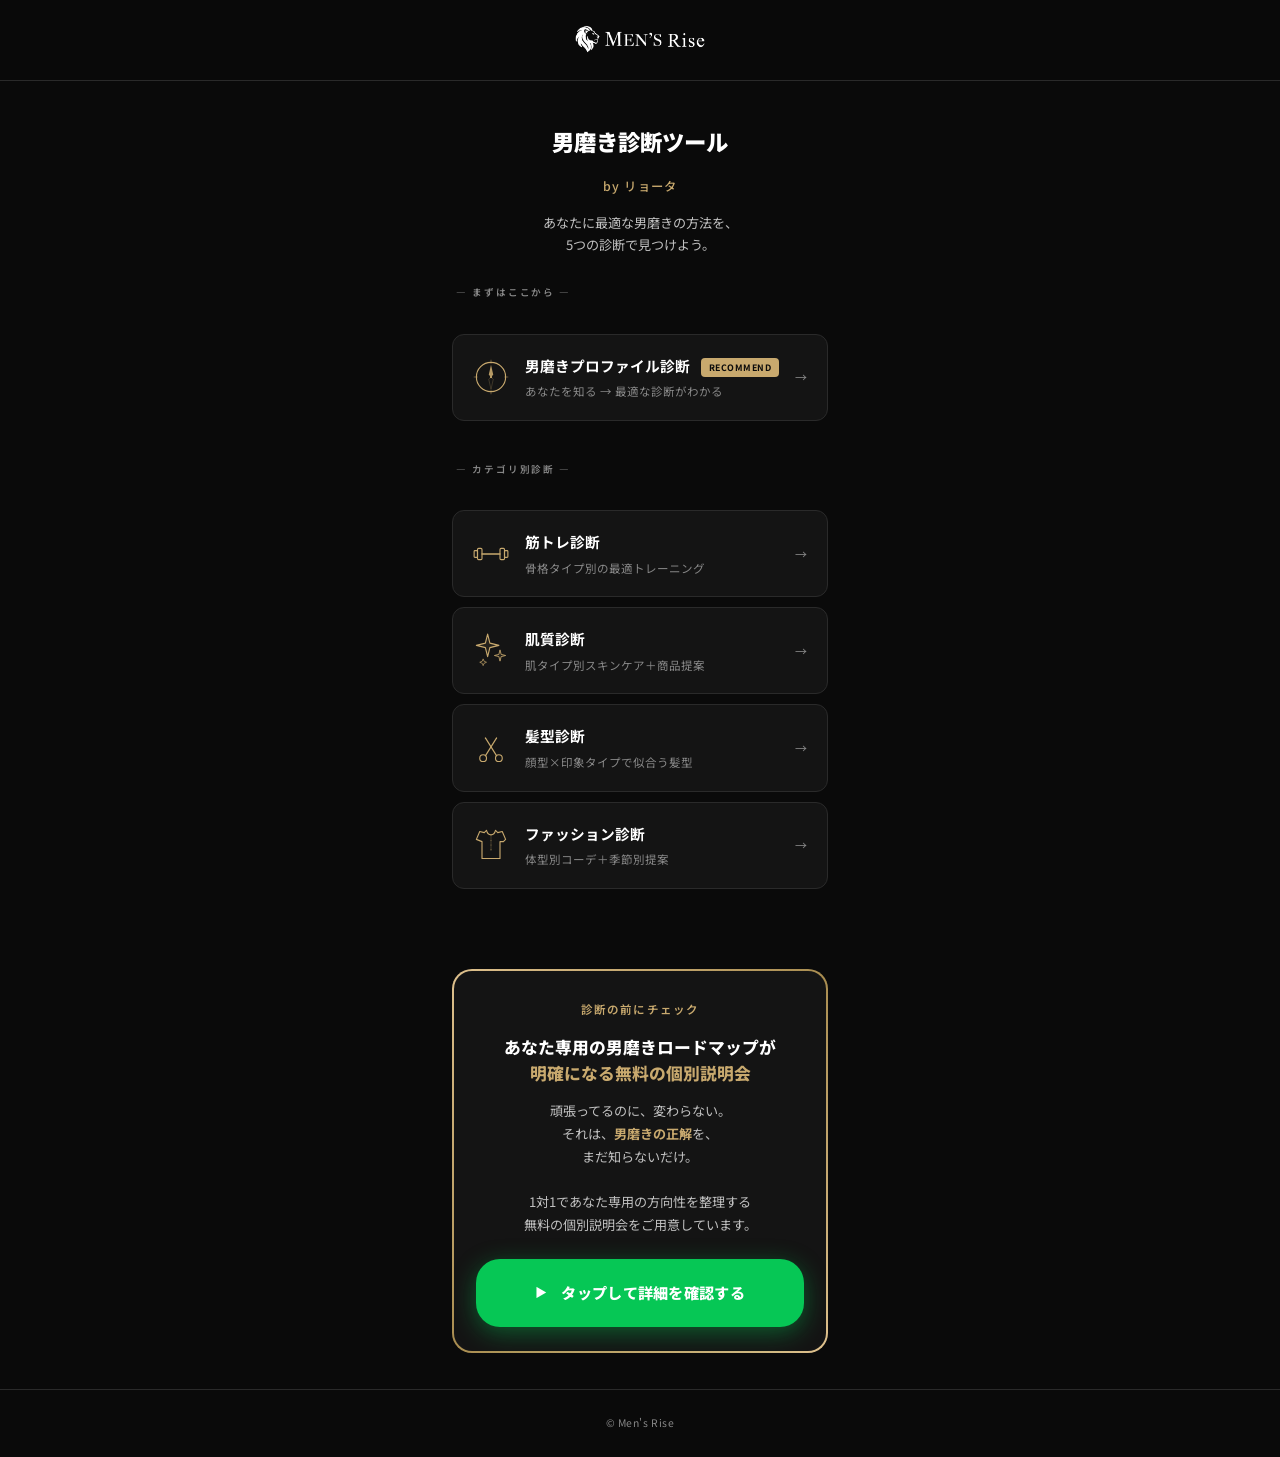
==== commit 07475e8e: "トップページ下部CTAもカード型に統一 - 普通の緑ボタン → CTAカード（ゴールドグラデ枠＋パルス） - ボタン文言「タップして詳細を確認する」 - タイトル「あなた専用の男磨きロードマップが明確" ====
--- a/index.html
+++ b/index.html
@@ -159,18 +159,28 @@
         </a>
       </div>
 
-      <div class="top-footer-cta">
-        <div class="top-line"></div>
-        <p>
-          頑張ってるのに、変わらない。<br>
-          それは、<strong>男磨きの正解</strong>を、<br>
-          まだ知らないだけ。<br>
-          1対1であなた専用の方向性を整理する<br>
-          無料の個別説明会をご用意しています。
-        </p>
-        <a href="https://info.opt--in.com/page/Qy4wMDG59FK5?ftid=1f1G9vBLtuxj" class="cta-btn" id="ctaBtnTop" target="_blank" rel="noopener">
-          説明会の詳細をチェックする
-        </a>
+      <div class="cta-section" style="margin-top:40px;">
+        <div class="cta-card">
+          <div class="cta-card-glow"></div>
+          <div class="cta-card-inner">
+            <div class="cta-card-eyebrow">診断の前にチェック</div>
+            <h3 class="cta-card-title">
+              あなた専用の男磨きロードマップが<br>
+              <span class="cta-card-accent">明確になる無料の個別説明会</span>
+            </h3>
+            <p class="cta-card-body">
+              頑張ってるのに、変わらない。<br>
+              それは、<strong style="color:var(--gold);">男磨きの正解</strong>を、<br>
+              まだ知らないだけ。<br><br>
+              1対1であなた専用の方向性を整理する<br>
+              無料の個別説明会をご用意しています。
+            </p>
+            <a href="https://info.opt--in.com/page/Qy4wMDG59FK5?ftid=1f1G9vBLtuxj" class="cta-btn cta-btn-large" id="ctaBtnTop" target="_blank" rel="noopener">
+              <span class="cta-btn-arrow">▶</span>
+              タップして詳細を確認する
+            </a>
+          </div>
+        </div>
       </div>
     </main>
 
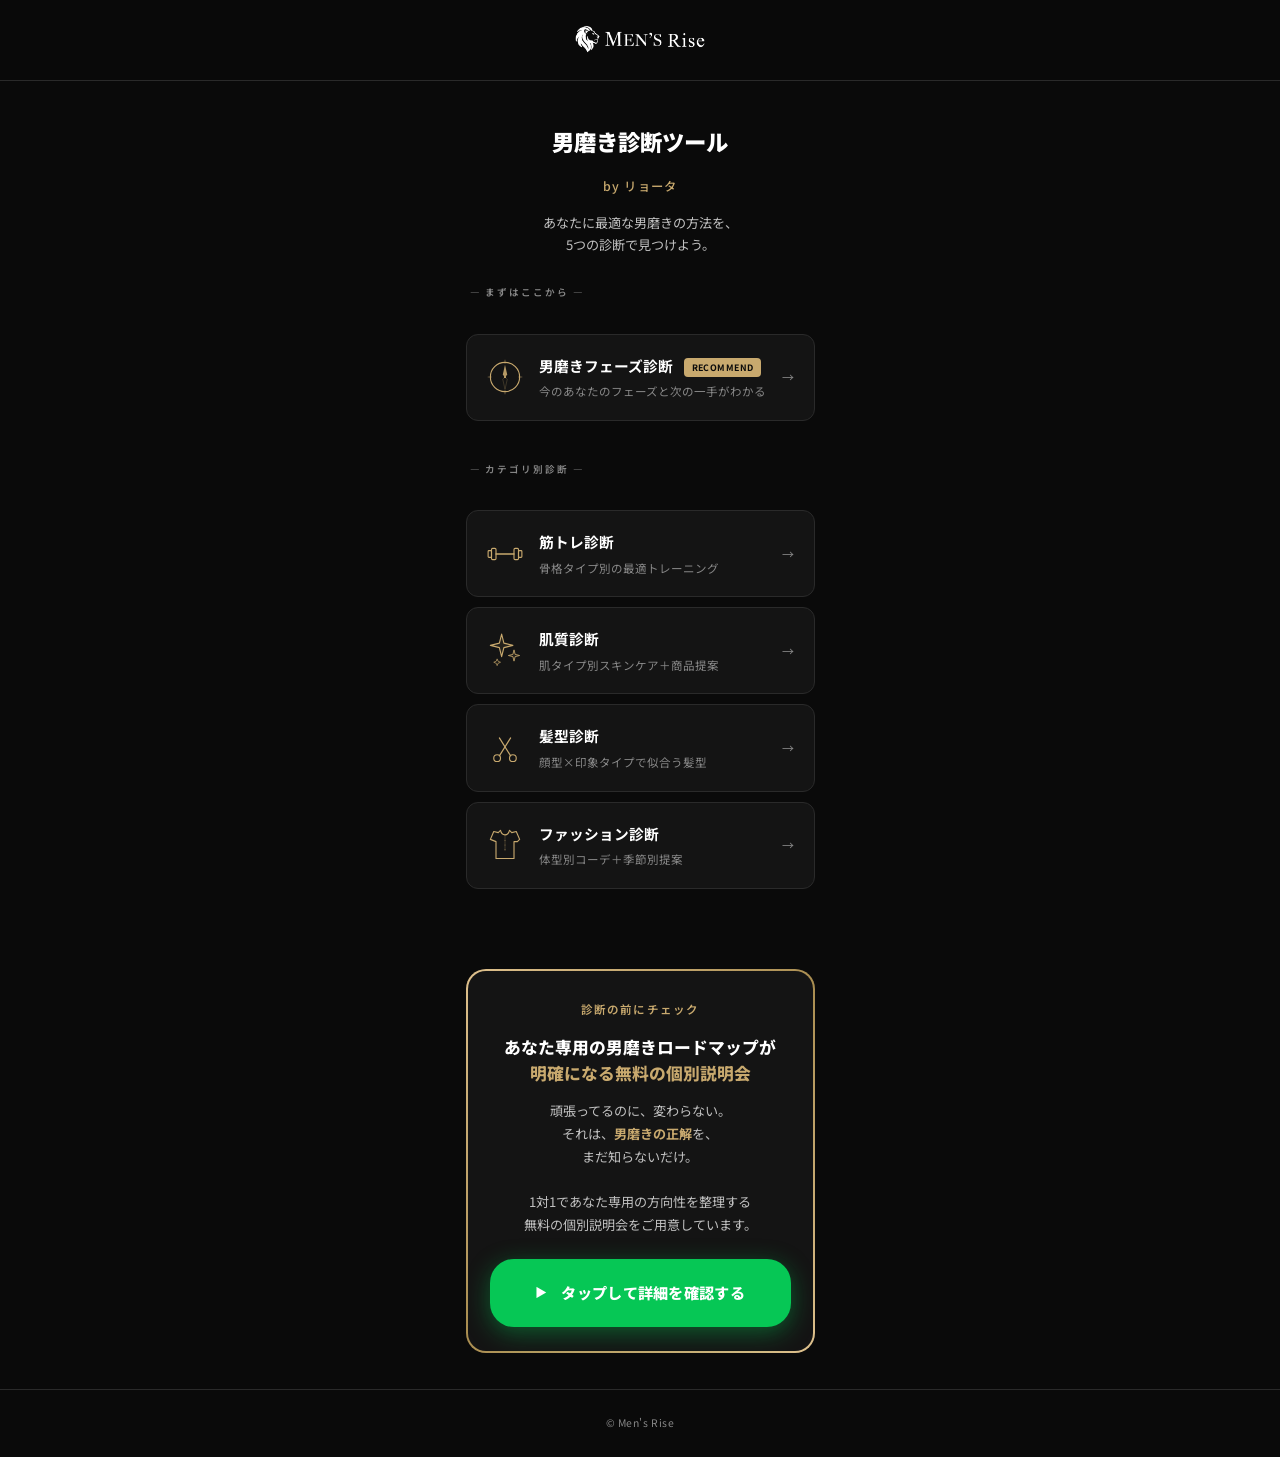
==== commit 8c3d276c: "フェーズ診断復活＋スティッキーを右下FABに変更＋ピーク強化 【フェーズ診断】 - 名前を「男磨きフェーズ診断」に戻す - ①〜⑤のフェーズ分類を復活 - 構成: フェーズ表示 → 今のフェーズ説明 " ====
--- a/index.html
+++ b/index.html
@@ -110,10 +110,10 @@
           <span class="diagnosis-card-icon icon-svg icon-md" id="icon-phase"></span>
           <div class="diagnosis-card-content">
             <div class="diagnosis-card-title">
-              男磨きプロファイル診断
+              男磨きフェーズ診断
               <span class="recommend-badge">RECOMMEND</span>
             </div>
-            <div class="diagnosis-card-desc">あなたを知る → 最適な診断がわかる</div>
+            <div class="diagnosis-card-desc">今のあなたのフェーズと次の一手がわかる</div>
           </div>
           <span class="diagnosis-card-arrow">→</span>
         </a>
--- a/css/style.css
+++ b/css/style.css
@@ -872,50 +872,74 @@
   background: rgba(200,169,110,0.05);
 }
 
-/* ======== 冒頭チラ見せCTA ======== */
+/* ======== 冒頭チラ見せCTA（強化版） ======== */
 .result-peek-cta {
-  display: flex;
-  align-items: center;
-  gap: 12px;
-  padding: 14px 16px;
+  position: relative;
+  display: flex;
+  align-items: center;
+  gap: 14px;
+  padding: 18px 18px;
   margin: 20px 0 28px;
-  background: linear-gradient(90deg, rgba(200,169,110,0.12), rgba(200,169,110,0.04));
-  border: 1px solid rgba(200,169,110,0.4);
-  border-radius: 12px;
+  background: linear-gradient(135deg, rgba(200,169,110,0.22) 0%, rgba(200,169,110,0.06) 100%);
+  border: 1.5px solid var(--gold);
+  border-radius: 14px;
   text-decoration: none;
+  overflow: hidden;
+  box-shadow: 0 4px 20px rgba(200,169,110,0.18);
   transition: var(--transition);
+}
+.result-peek-cta::before {
+  content: '';
+  position: absolute;
+  top: 0;
+  left: -100%;
+  width: 60%;
+  height: 100%;
+  background: linear-gradient(90deg, transparent, rgba(255,255,255,0.12), transparent);
+  animation: peekShimmer 3.5s ease-in-out infinite;
+  pointer-events: none;
+}
+@keyframes peekShimmer {
+  0%   { left: -100%; }
+  60%  { left: 120%; }
+  100% { left: 120%; }
 }
 .result-peek-cta:active {
   transform: scale(0.98);
-  background: rgba(200,169,110,0.18);
+  background: rgba(200,169,110,0.28);
 }
 .result-peek-accent {
-  width: 3px;
-  height: 32px;
+  width: 4px;
+  height: 40px;
   background: linear-gradient(180deg, var(--gold-light), var(--gold-dark));
   border-radius: 2px;
   flex-shrink: 0;
+  box-shadow: 0 0 8px rgba(200,169,110,0.5);
 }
 .result-peek-icon {
   color: var(--gold);
   flex-shrink: 0;
-  opacity: 0.9;
-}
-.result-peek-text { flex: 1; }
+  width: 22px;
+  height: 22px;
+}
+.result-peek-text { flex: 1; position: relative; z-index: 1; }
 .result-peek-title {
-  font-size: 0.85rem;
-  font-weight: 700;
-  color: var(--gold);
-  line-height: 1.4;
+  font-size: 0.94rem;
+  font-weight: 800;
+  color: var(--gold);
+  line-height: 1.45;
+  letter-spacing: 0.01em;
 }
 .result-peek-sub {
-  font-size: 0.7rem;
-  color: var(--text-muted);
-  margin-top: 2px;
+  font-size: 0.74rem;
+  color: var(--text-secondary);
+  margin-top: 3px;
 }
 .result-peek-arrow {
   color: var(--gold);
   flex-shrink: 0;
+  width: 18px;
+  height: 18px;
   animation: peekBounce 1.6s ease-in-out infinite;
 }
 @keyframes peekBounce {
@@ -997,41 +1021,63 @@
   50%      { box-shadow: 0 8px 32px rgba(6,199,85,0.65); }
 }
 
-/* ======== スティッキー追従CTA ======== */
-.cta-sticky {
+/* ======== FAB（右下の丸い追従CTA） ======== */
+.cta-fab {
   position: fixed;
-  left: 50%;
-  bottom: 16px;
-  transform: translate(-50%, 120%);
+  right: 18px;
+  bottom: 22px;
   z-index: 999;
-  display: flex;
-  align-items: center;
-  gap: 10px;
-  width: calc(100% - 24px);
-  max-width: 440px;
-  padding: 14px 18px;
-  background: var(--line-green);
+  width: 64px;
+  height: 64px;
+  border-radius: 50%;
+  background: linear-gradient(135deg, var(--line-green), #04a546);
   color: #fff;
-  font-size: 0.88rem;
-  font-weight: 800;
+  display: flex;
+  align-items: center;
+  justify-content: center;
   text-decoration: none;
-  border-radius: 14px;
-  box-shadow: 0 10px 30px rgba(0,0,0,0.4), 0 0 0 2px rgba(200,169,110,0.3);
-  transition: transform 0.4s cubic-bezier(0.34, 1.56, 0.64, 1);
-}
-.cta-sticky.is-visible { transform: translate(-50%, 0); }
-.cta-sticky.is-hidden  { transform: translate(-50%, 120%); }
-.cta-sticky:active     { transform: translate(-50%, 2px); }
-.cta-sticky-icon { flex-shrink: 0; opacity: 0.95; }
-.cta-sticky-text { flex: 1; }
-.cta-sticky-arrow {
-  flex-shrink: 0;
-  animation: stickyArrow 1.4s ease-in-out infinite;
-}
-@keyframes stickyArrow {
-  0%, 100% { transform: translateX(0); }
-  50%      { transform: translateX(4px); }
-}
+  box-shadow: 0 8px 24px rgba(6,199,85,0.5), 0 0 0 2px rgba(200,169,110,0.6);
+  transform: scale(0);
+  opacity: 0;
+  transition: transform 0.45s cubic-bezier(0.34, 1.56, 0.64, 1), opacity 0.3s ease;
+  -webkit-tap-highlight-color: transparent;
+}
+.cta-fab.is-visible { transform: scale(1); opacity: 1; }
+.cta-fab.is-hidden  { transform: scale(0); opacity: 0; }
+.cta-fab:active     { transform: scale(0.92); }
+
+/* パルスリング（外側に拡散する光の輪） */
+.cta-fab-ring {
+  position: absolute;
+  inset: 0;
+  border-radius: 50%;
+  border: 2px solid var(--line-green);
+  opacity: 0;
+  pointer-events: none;
+  animation: fabPulse 2s ease-out infinite;
+}
+@keyframes fabPulse {
+  0%   { transform: scale(1);   opacity: 0.7; }
+  100% { transform: scale(1.7); opacity: 0;   }
+}
+
+/* 「無料」バッジ（右上に浮かぶゴールドの小バッジ） */
+.cta-fab-badge {
+  position: absolute;
+  top: -6px;
+  right: -6px;
+  background: var(--gold);
+  color: #111;
+  font-size: 0.58rem;
+  font-weight: 900;
+  padding: 3px 7px;
+  border-radius: 10px;
+  letter-spacing: 0.04em;
+  box-shadow: 0 2px 6px rgba(0,0,0,0.4);
+  white-space: nowrap;
+}
+
+.cta-fab-icon { flex-shrink: 0; }
 
 /* ======== スタート画面 ======== */
 .start-section {
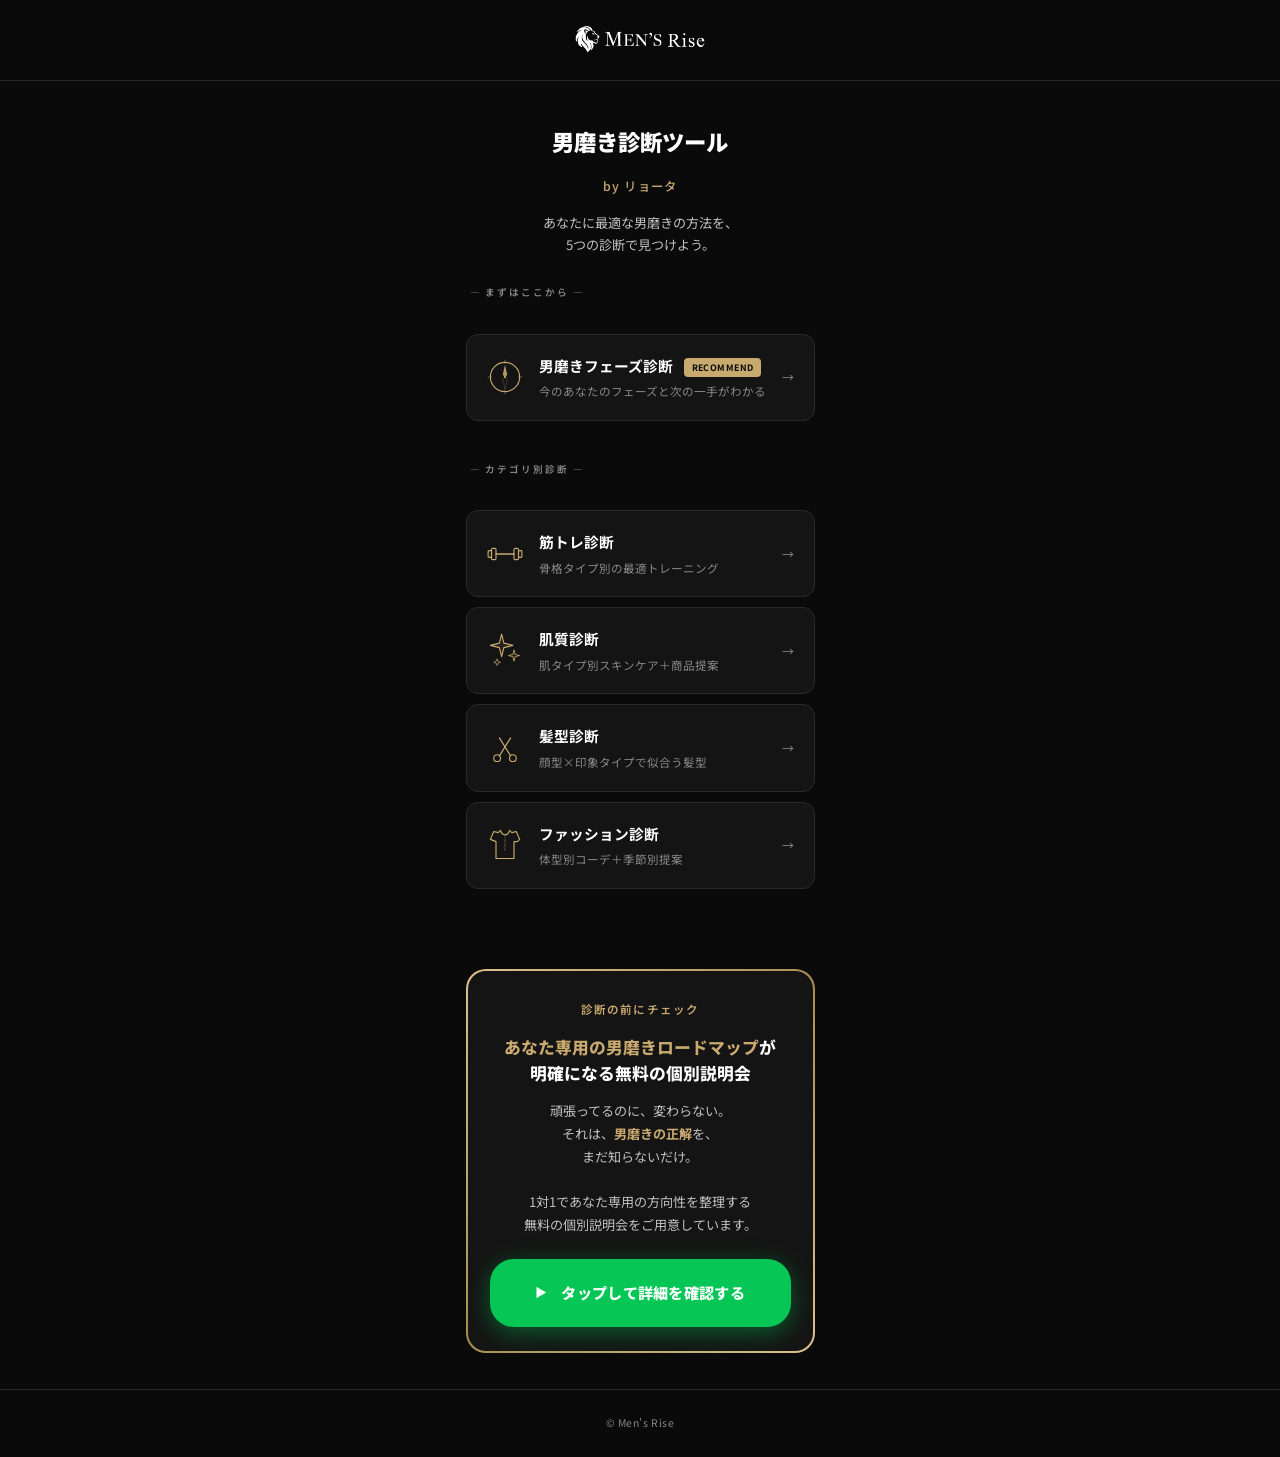
==== commit 05be9ba8: "CTA強調ワードを「あなた専用の男磨きロードマップ」に変更 - 結果画面CTAカード（全診断）とトップページCTAの強調ゴールドを前半に移動 - アクセント部分のwhite-space:nowrap解" ====
--- a/index.html
+++ b/index.html
@@ -165,8 +165,8 @@
           <div class="cta-card-inner">
             <div class="cta-card-eyebrow">診断の前にチェック</div>
             <h3 class="cta-card-title">
-              あなた専用の男磨きロードマップが<br>
-              <span class="cta-card-accent">明確になる無料の個別説明会</span>
+              <span class="cta-card-accent">あなた専用の男磨きロードマップ</span>が<br>
+              明確になる無料の個別説明会
             </h3>
             <p class="cta-card-body">
               頑張ってるのに、変わらない。<br>
--- a/css/style.css
+++ b/css/style.css
@@ -872,79 +872,55 @@
   background: rgba(200,169,110,0.05);
 }
 
-/* ======== 冒頭チラ見せCTA（強化版） ======== */
+/* ======== 冒頭チラ見せCTA（シンプル版） ======== */
 .result-peek-cta {
-  position: relative;
-  display: flex;
-  align-items: center;
-  gap: 14px;
-  padding: 18px 18px;
+  display: flex;
+  align-items: center;
+  gap: 12px;
+  padding: 14px 16px;
   margin: 20px 0 28px;
-  background: linear-gradient(135deg, rgba(200,169,110,0.22) 0%, rgba(200,169,110,0.06) 100%);
-  border: 1.5px solid var(--gold);
-  border-radius: 14px;
+  background: linear-gradient(90deg, rgba(200,169,110,0.12), rgba(200,169,110,0.04));
+  border: 1px solid rgba(200,169,110,0.4);
+  border-radius: 12px;
   text-decoration: none;
-  overflow: hidden;
-  box-shadow: 0 4px 20px rgba(200,169,110,0.18);
   transition: var(--transition);
-}
-.result-peek-cta::before {
-  content: '';
-  position: absolute;
-  top: 0;
-  left: -100%;
-  width: 60%;
-  height: 100%;
-  background: linear-gradient(90deg, transparent, rgba(255,255,255,0.12), transparent);
-  animation: peekShimmer 3.5s ease-in-out infinite;
-  pointer-events: none;
-}
-@keyframes peekShimmer {
-  0%   { left: -100%; }
-  60%  { left: 120%; }
-  100% { left: 120%; }
 }
 .result-peek-cta:active {
   transform: scale(0.98);
-  background: rgba(200,169,110,0.28);
+  background: rgba(200,169,110,0.18);
 }
 .result-peek-accent {
-  width: 4px;
-  height: 40px;
+  width: 3px;
+  height: 32px;
   background: linear-gradient(180deg, var(--gold-light), var(--gold-dark));
   border-radius: 2px;
   flex-shrink: 0;
-  box-shadow: 0 0 8px rgba(200,169,110,0.5);
 }
 .result-peek-icon {
   color: var(--gold);
   flex-shrink: 0;
-  width: 22px;
-  height: 22px;
-}
-.result-peek-text { flex: 1; position: relative; z-index: 1; }
+  opacity: 0.9;
+}
+.result-peek-text { flex: 1; }
 .result-peek-title {
-  font-size: 0.94rem;
-  font-weight: 800;
-  color: var(--gold);
-  line-height: 1.45;
-  letter-spacing: 0.01em;
+  font-size: 0.85rem;
+  font-weight: 700;
+  color: var(--gold);
+  line-height: 1.4;
 }
 .result-peek-sub {
-  font-size: 0.74rem;
-  color: var(--text-secondary);
-  margin-top: 3px;
+  font-size: 0.7rem;
+  color: var(--text-muted);
+  margin-top: 2px;
 }
 .result-peek-arrow {
   color: var(--gold);
   flex-shrink: 0;
-  width: 18px;
-  height: 18px;
   animation: peekBounce 1.6s ease-in-out infinite;
 }
 @keyframes peekBounce {
-  0%, 100% { transform: translateY(0); }
-  50%      { transform: translateY(4px); }
+  0%, 100% { transform: translateX(0); }
+  50%      { transform: translateX(4px); }
 }
 
 /* ======== CTAカード（結果画面メイン） ======== */
@@ -993,7 +969,6 @@
 }
 .cta-card-accent {
   color: var(--gold);
-  white-space: nowrap;
 }
 .cta-card-body {
   font-size: 0.82rem;
@@ -1021,63 +996,71 @@
   50%      { box-shadow: 0 8px 32px rgba(6,199,85,0.65); }
 }
 
-/* ======== FAB（右下の丸い追従CTA） ======== */
+/* ======== FAB（右下のピル型追従CTA） ======== */
 .cta-fab {
   position: fixed;
-  right: 18px;
-  bottom: 22px;
+  right: 14px;
+  bottom: 18px;
   z-index: 999;
-  width: 64px;
-  height: 64px;
-  border-radius: 50%;
+  display: flex;
+  align-items: center;
+  justify-content: center;
+  padding: 14px 20px;
+  border-radius: 999px;
   background: linear-gradient(135deg, var(--line-green), #04a546);
   color: #fff;
-  display: flex;
-  align-items: center;
-  justify-content: center;
+  font-size: 0.82rem;
+  font-weight: 800;
+  letter-spacing: 0.01em;
+  text-align: center;
   text-decoration: none;
-  box-shadow: 0 8px 24px rgba(6,199,85,0.5), 0 0 0 2px rgba(200,169,110,0.6);
-  transform: scale(0);
+  line-height: 1.3;
+  box-shadow: 0 8px 24px rgba(6,199,85,0.5), 0 0 0 2px rgba(200,169,110,0.55);
+  transform: translateY(140%);
   opacity: 0;
   transition: transform 0.45s cubic-bezier(0.34, 1.56, 0.64, 1), opacity 0.3s ease;
   -webkit-tap-highlight-color: transparent;
 }
-.cta-fab.is-visible { transform: scale(1); opacity: 1; }
-.cta-fab.is-hidden  { transform: scale(0); opacity: 0; }
-.cta-fab:active     { transform: scale(0.92); }
-
-/* パルスリング（外側に拡散する光の輪） */
+.cta-fab.is-visible { transform: translateY(0); opacity: 1; }
+.cta-fab.is-hidden  { transform: translateY(140%); opacity: 0; }
+.cta-fab:active     { transform: translateY(2px); }
+
+/* パルスリング */
 .cta-fab-ring {
   position: absolute;
   inset: 0;
-  border-radius: 50%;
+  border-radius: 999px;
   border: 2px solid var(--line-green);
   opacity: 0;
   pointer-events: none;
   animation: fabPulse 2s ease-out infinite;
 }
 @keyframes fabPulse {
-  0%   { transform: scale(1);   opacity: 0.7; }
-  100% { transform: scale(1.7); opacity: 0;   }
-}
-
-/* 「無料」バッジ（右上に浮かぶゴールドの小バッジ） */
+  0%   { transform: scale(1);    opacity: 0.6; }
+  100% { transform: scale(1.15); opacity: 0;   }
+}
+
+/* 「無料」ゴールドバッジ（右上に浮かぶ） */
 .cta-fab-badge {
   position: absolute;
-  top: -6px;
-  right: -6px;
+  top: -8px;
+  right: 12px;
   background: var(--gold);
   color: #111;
   font-size: 0.58rem;
   font-weight: 900;
-  padding: 3px 7px;
+  padding: 3px 8px;
   border-radius: 10px;
-  letter-spacing: 0.04em;
-  box-shadow: 0 2px 6px rgba(0,0,0,0.4);
+  letter-spacing: 0.06em;
+  box-shadow: 0 2px 6px rgba(0,0,0,0.45);
   white-space: nowrap;
-}
-
-.cta-fab-icon { flex-shrink: 0; }
+  z-index: 2;
+}
+
+.cta-fab-text {
+  position: relative;
+  z-index: 1;
+}
 
 /* ======== スタート画面 ======== */
 .start-section {
